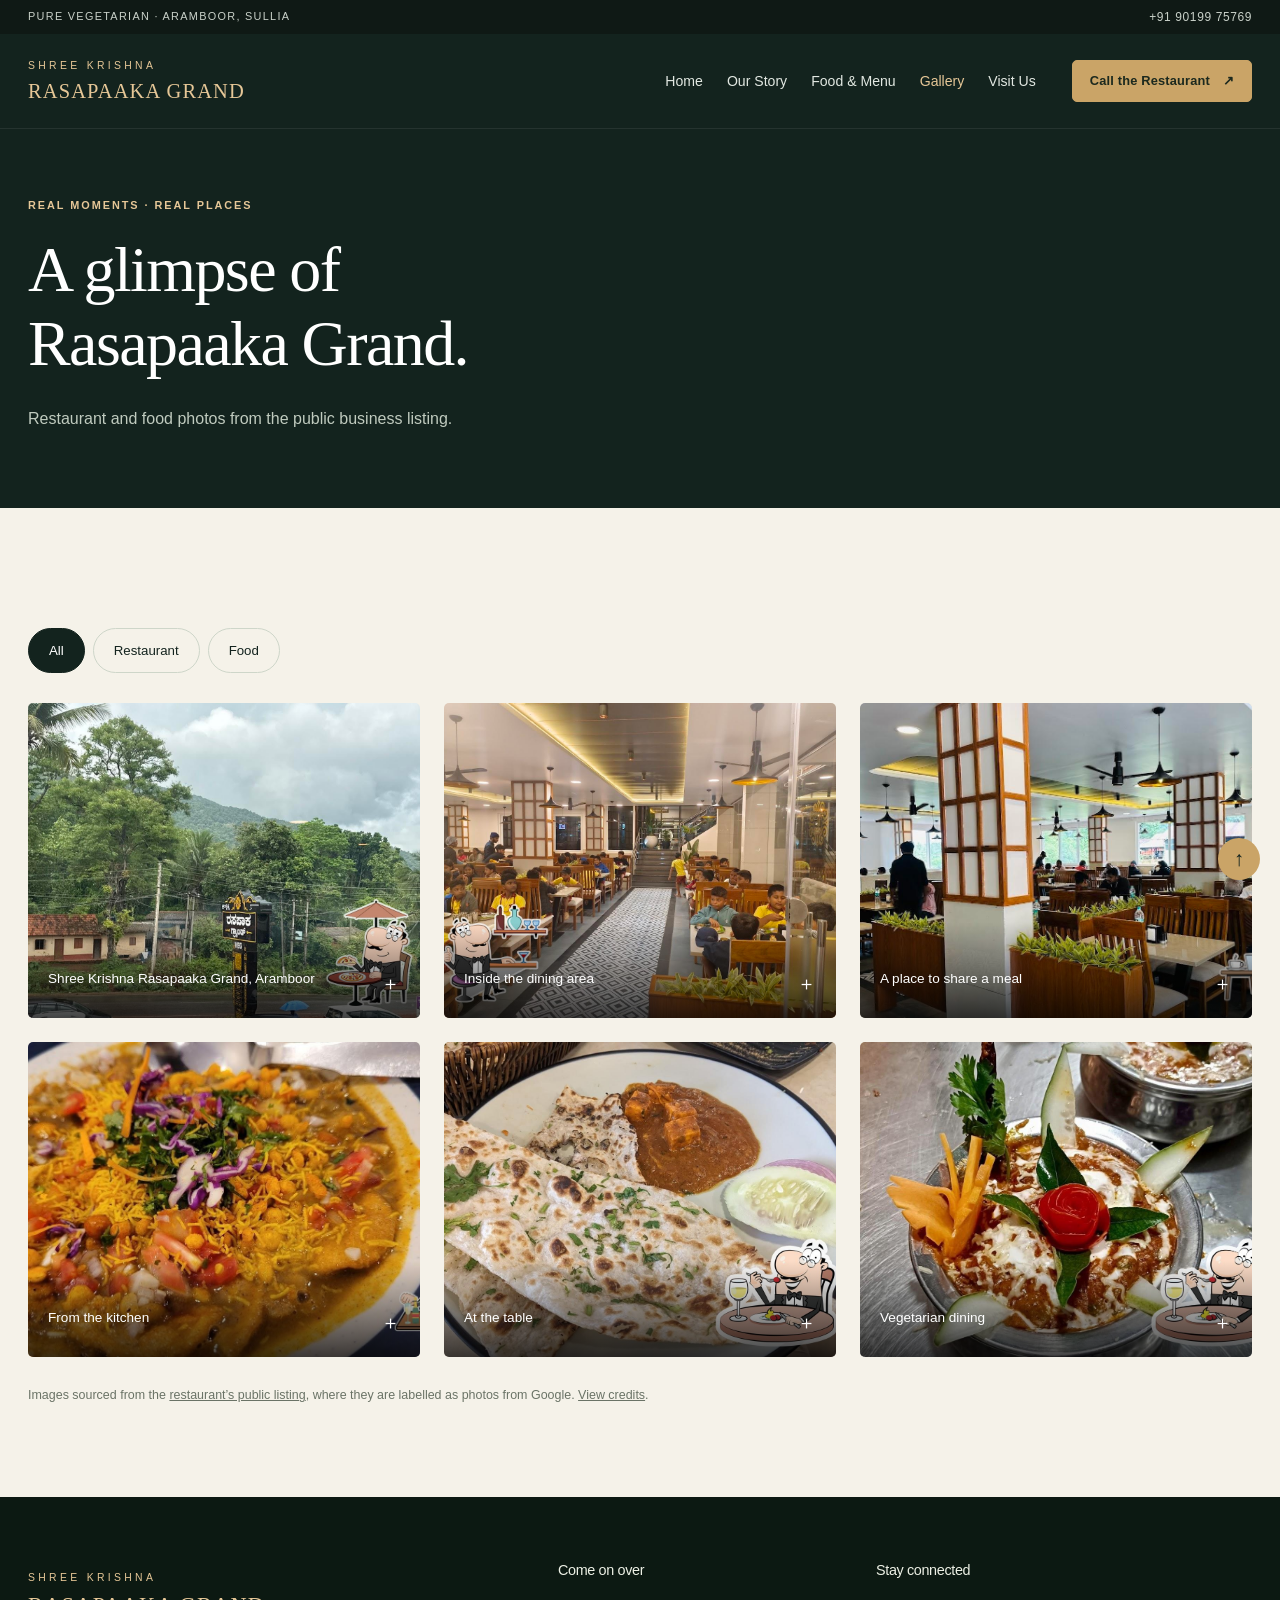
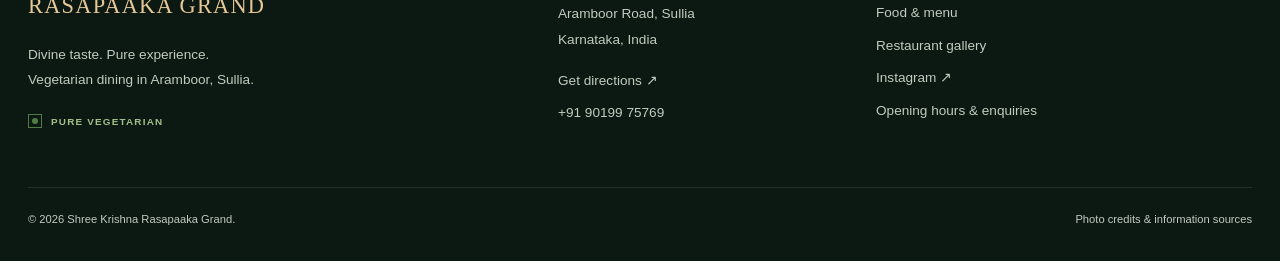
==== gallery.html @ e3b6c675 "Save Rasapaaka Grand website, original logo and pending corrections" ====
<!doctype html><html lang="en"><head><meta charset="utf-8"><meta name="viewport" content="width=device-width,initial-scale=1"><meta name="theme-color" content="#13231e"><meta name="description" content="Shree Krishna Rasapaaka Grand, a vegetarian restaurant in Aramboor, Sullia. Explore the food, see the restaurant and plan your visit. Call +91 90199 75769."><title>Gallery | Shree Krishna Rasapaaka Grand, Sullia</title><link rel="stylesheet" href="assets/vendor/bootstrap.min.css"><link rel="stylesheet" href="assets/css/style.css"><script type="application/ld+json">{"@context": "https://schema.org", "@type": "Restaurant", "name": "Shree Krishna Rasapaaka Grand", "telephone": "+919019975769", "address": {"@type": "PostalAddress", "streetAddress": "Aramboor Road", "addressLocality": "Sullia", "addressRegion": "Karnataka", "addressCountry": "IN"}, "servesCuisine": ["Vegetarian", "Indian", "Chinese"], "sameAs": ["https://www.instagram.com/rasapaakagrand/"]}</script></head><body id="top"><a class="skip-link" href="#main">Skip to content</a><div class="topline"><div class="container"><span>PURE VEGETARIAN · ARAMBOOR, SULLIA</span><a href="tel:+919019975769">+91 90199 75769</a></div></div><header><nav class="navbar navbar-expand-lg" aria-label="Main navigation"><div class="container"><a class="brand" href="index.html"><span>SHREE KRISHNA</span><strong>RASAPAAKA GRAND</strong></a><button class="navbar-toggler" type="button" data-bs-toggle="collapse" data-bs-target="#navigation" aria-controls="navigation" aria-expanded="false" aria-label="Toggle menu"><span></span><span></span><span></span></button><div class="collapse navbar-collapse" id="navigation"><ul class="navbar-nav ms-auto align-items-lg-center"><li class="nav-item"><a class="nav-link " href="index.html" >Home</a></li><li class="nav-item"><a class="nav-link " href="index.html#about" >Our Story</a></li><li class="nav-item"><a class="nav-link " href="menu.html" >Food & Menu</a></li><li class="nav-item"><a class="nav-link active" href="gallery.html" aria-current=page>Gallery</a></li><li class="nav-item"><a class="nav-link " href="visit.html" >Visit Us</a></li><li class="nav-item ms-lg-4"><a class="btn btn-gold nav-call" href="tel:+919019975769">Call the Restaurant <span aria-hidden="true">↗</span></a></li></ul></div></div></nav></header><main id="main"><section class="inner-hero"><div class="container"><span class="eyebrow">REAL MOMENTS · REAL PLACES</span><h1>A glimpse of<br>Rasapaaka Grand.</h1><p>Restaurant and food photos from the public business listing.</p></div></section><section class="section paper"><div class="container"><div class="filter-bar" role="group" aria-label="Filter gallery"><button class="filter-button active" data-filter="All" aria-pressed="true">All</button><button class="filter-button " data-filter="Restaurant" aria-pressed="false">Restaurant</button><button class="filter-button " data-filter="Food" aria-pressed="false">Food</button></div><div class="row g-4"><div class="col-sm-6 col-lg-4 gallery-cell" data-category="Restaurant"><button type="button" class="gallery-photo" data-photo="assets/img/exterior.jpg" data-caption="Shree Krishna Rasapaaka Grand, Aramboor" aria-label="Enlarge: Shree Krishna Rasapaaka Grand, Aramboor"><img src="assets/img/exterior.jpg" alt="Shree Krishna Rasapaaka Grand, Aramboor" class="" loading="lazy"><span>Shree Krishna Rasapaaka Grand, Aramboor<b aria-hidden="true">＋</b></span></button></div><div class="col-sm-6 col-lg-4 gallery-cell" data-category="Restaurant"><button type="button" class="gallery-photo" data-photo="assets/img/interior.jpg" data-caption="Inside the dining area" aria-label="Enlarge: Inside the dining area"><img src="assets/img/interior.jpg" alt="Inside the dining area" class="" loading="lazy"><span>Inside the dining area<b aria-hidden="true">＋</b></span></button></div><div class="col-sm-6 col-lg-4 gallery-cell" data-category="Restaurant"><button type="button" class="gallery-photo" data-photo="assets/img/interior-wide.jpg" data-caption="A place to share a meal" aria-label="Enlarge: A place to share a meal"><img src="assets/img/interior-wide.jpg" alt="A place to share a meal" class="" loading="lazy"><span>A place to share a meal<b aria-hidden="true">＋</b></span></button></div><div class="col-sm-6 col-lg-4 gallery-cell" data-category="Food"><button type="button" class="gallery-photo" data-photo="assets/img/food1.jpg" data-caption="From the kitchen" aria-label="Enlarge: From the kitchen"><img src="assets/img/food1.jpg" alt="From the kitchen" class="" loading="lazy"><span>From the kitchen<b aria-hidden="true">＋</b></span></button></div><div class="col-sm-6 col-lg-4 gallery-cell" data-category="Food"><button type="button" class="gallery-photo" data-photo="assets/img/food2.jpg" data-caption="At the table" aria-label="Enlarge: At the table"><img src="assets/img/food2.jpg" alt="At the table" class="" loading="lazy"><span>At the table<b aria-hidden="true">＋</b></span></button></div><div class="col-sm-6 col-lg-4 gallery-cell" data-category="Food"><button type="button" class="gallery-photo" data-photo="assets/img/food3.jpg" data-caption="Vegetarian dining" aria-label="Enlarge: Vegetarian dining"><img src="assets/img/food3.jpg" alt="Vegetarian dining" class="" loading="lazy"><span>Vegetarian dining<b aria-hidden="true">＋</b></span></button></div></div><p class="photo-note">Images sourced from the <a href="https://restaurant-guru.in/SHREE-KRISHNA-RASAPAAKA-GRAND-Sullia" target="_blank" rel="noopener">restaurant’s public listing</a>, where they are labelled as photos from Google. <a href="sources.html">View credits</a>.</p></div></section></main><footer><div class="container"><div class="row g-5"><div class="col-lg-5"><a class="brand footer-brand" href="index.html"><span>SHREE KRISHNA</span><strong>RASAPAAKA GRAND</strong></a><p>Divine taste. Pure experience.<br>Vegetarian dining in Aramboor, Sullia.</p><span class="veg-label"><i aria-hidden="true"></i> PURE VEGETARIAN</span></div><div class="col-6 col-lg-3"><h2>Come on over</h2><p>Aramboor Road, Sullia<br>Karnataka, India</p><a href="https://www.google.com/maps/search/?api=1&query=SHREE+KRISHNA+RASAPAAKA+GRAND+Aramboor+Sullia" target="_blank" rel="noopener">Get directions ↗</a><a href="tel:+919019975769">+91 90199 75769</a></div><div class="col-6 col-lg-4"><h2>Stay connected</h2><a href="menu.html">Food & menu</a><a href="gallery.html">Restaurant gallery</a><a href="https://www.instagram.com/rasapaakagrand/" target="_blank" rel="noopener">Instagram ↗</a><a href="visit.html">Opening hours & enquiries</a></div></div><div class="footer-bottom"><span>© <span data-year></span> Shree Krishna Rasapaaka Grand.</span><a href="sources.html">Photo credits & information sources</a></div></div></footer><a class="back-top" href="#top" aria-label="Back to top">↑</a><div class="modal fade" id="galleryModal" tabindex="-1" aria-labelledby="galleryTitle" aria-hidden="true"><div class="modal-dialog modal-xl modal-dialog-centered"><div class="modal-content"><div class="modal-header"><h2 id="galleryTitle" class="modal-title fs-5">Restaurant gallery</h2><button class="btn-close btn-close-white" data-bs-dismiss="modal" aria-label="Close"></button></div><div class="modal-body"><img id="galleryFull" alt=""><p id="galleryCaption"></p></div></div></div></div><script src="assets/vendor/bootstrap.bundle.min.js"></script><script src="assets/js/main.js"></script></body></html>
---- assets/css/style.css ----
:root{--forest:#13231e;--deep:#101a16;--gold:#caa467;--gold-light:#e6c797;--paper:#f5f2e9;--ink:#1e3329;--muted:#69736d;--line:#d9ded5;--bs-body-font-family:Arial,Helvetica,sans-serif}html{scroll-behavior:smooth;scroll-padding-top:95px}body{font-size:16px;line-height:1.75;color:var(--ink);background:var(--paper)}h1,h2,h3{font-family:Georgia,'Times New Roman',serif;line-height:1.15;font-weight:400;letter-spacing:-.025em}h2{font-size:clamp(2.2rem,3.7vw,3.7rem)}h3{font-size:1.5rem}h1 em,h2 em{font-weight:400;color:#9c7744}a{color:inherit;text-decoration:none}a:hover{color:#a2773c}img{display:block;width:100%;object-fit:cover}button,a,input,select,textarea{touch-action:manipulation}a:focus-visible,button:focus-visible{outline:3px solid #caa467;outline-offset:5px}.container{max-width:1320px;padding-left:28px;padding-right:28px}.topline{background:#0f1915;color:#c9d1c9;font-size:.68rem;letter-spacing:.12em}.topline .container{display:flex;justify-content:space-between;align-items:center;min-height:34px}.topline a{font-size:.75rem;letter-spacing:.05em}header{position:sticky;top:0;z-index:1030;background:var(--forest);border-bottom:1px solid #ffffff13}.navbar{min-height:94px;padding:12px 0}.brand{display:inline-flex;flex-direction:column;flex-shrink:0;color:var(--gold-light)}.brand:hover{color:var(--gold-light)}.brand span{font-size:.65rem;letter-spacing:.32em;margin-bottom:3px}.brand strong{font-family:Georgia,serif;font-size:1.28rem;font-weight:400;letter-spacing:.055em;line-height:1.3}.nav-link{color:#e2e8e2!important;font-size:.88rem;margin:0 12px;padding:10px 0!important}.nav-link.active,.nav-link:hover{color:var(--gold-light)!important}.nav-call{padding:11px 17px!important;font-size:.8rem!important}.nav-call span{margin-left:9px}.navbar-toggler{border:1px solid #caa46780;border-radius:4px;padding:9px}.navbar-toggler span{width:24px;height:2px;display:block;background:var(--gold-light);margin:5px 0}.btn{padding:16px 27px;border-radius:5px;font-size:.88rem;font-weight:600;line-height:1.45;letter-spacing:.015em;transition:transform .2s,background .2s}.btn:hover{transform:translateY(-2px)}.btn-gold{color:#1c291e;background:var(--gold);border:1px solid var(--gold)}.btn-gold:hover{color:#112118;background:var(--gold-light);border-color:var(--gold-light)}.btn-outline-light{border:1px solid #e5e9e4;color:#fff}.btn-outline-light:hover{background:var(--paper);color:var(--forest)}.btn-dark-green{background:var(--forest);color:white;border:1px solid var(--forest)}.btn-dark-green:hover{background:#2b4b39;color:white}.btn-outline-green{border:1px solid #9eac9f;color:var(--forest)}.btn-outline-green:hover{background:var(--forest);color:white}.landing-hero{position:relative;background:url('../img/hero.jpg') center 46%/cover;min-height:720px;min-height:calc(100svh - 128px);display:flex;align-items:center;padding:65px 0 45px;color:white}.hero-shade{position:absolute;inset:0;background:linear-gradient(180deg,#07150dc4,#07150daa 45%,#07150de8)}.hero-content{position:relative;text-align:center}.hero-eyebrow{display:inline-flex;gap:12px;align-items:center;color:#e4e8da;font-size:.7rem;letter-spacing:.2em}.veg-dot{display:inline-block;width:9px;height:9px;border-radius:50%;background:#83a46c;flex-shrink:0}.landing-hero h1{font-size:clamp(3.5rem,6.4vw,6.2rem);margin:22px 0 24px;line-height:1.07}.landing-hero h1 em{color:var(--gold-light)}.landing-hero p{font-size:1.08rem;color:#e2e6df;line-height:1.8}.hero-actions{display:flex;justify-content:center;gap:15px;flex-wrap:wrap;margin-top:29px}.hero-actions .btn{border-radius:40px;min-width:184px;padding:17px 29px}.visit-strip{background:#112118e8;backdrop-filter:blur(12px);border:1px solid #ffffff23;border-radius:9px;margin:60px auto 0;display:grid;grid-template-columns:1fr 1fr 1.35fr 1fr;max-width:1110px;text-align:left;padding:24px 32px;gap:22px;align-items:center}.visit-strip small{display:block;color:#b4c0b6;letter-spacing:.13em;font-size:.62rem;margin-bottom:6px}.visit-strip strong{font-size:.88rem;font-weight:400;color:#f1f3ed}.visit-strip>a{display:flex;justify-content:space-between;gap:15px;align-items:center;color:var(--gold-light);border-left:1px solid #ffffff25;padding:8px 0 8px 28px;font-size:.9rem}.hero-photo-credit{position:absolute;right:15px;bottom:8px;font-size:.6rem;color:#c1c9c0}.hero-photo-credit a{text-decoration:underline}.section{padding:90px 0}.paper{background:var(--paper)}.eyebrow{display:block;color:#8e6b3d;font-size:.68rem;font-weight:600;letter-spacing:.18em;margin-bottom:18px}.story-photo{position:relative}.story-photo>img{height:530px;border-radius:4px}.story-photo>span{position:absolute;bottom:25px;left:25px;right:25px;background:#12261eeb;color:#e6c797;padding:22px 26px;font-size:.65rem;letter-spacing:.1em}.story-photo strong{display:block;color:#fff;font:400 1.5rem Georgia,serif;letter-spacing:0;margin-top:9px}.story-copy{padding-left:45px}.story-copy h2{margin-bottom:26px}.story-copy p{color:#637066;font-size:.96rem;max-width:520px}.story-facts{display:flex;flex-wrap:wrap;gap:16px;margin:27px 0;font-size:.8rem}.story-facts span{display:flex;align-items:center;gap:8px}.dark-section{background:var(--forest);color:#f3f2e9}.dark-section .eyebrow{color:var(--gold-light)}.dark-section p{color:#bdc8be}.section-top{display:flex;justify-content:space-between;gap:25px;align-items:end;margin-bottom:40px}.section-top .btn{flex-shrink:0;margin-bottom:7px}.section-heading{margin-bottom:38px}.section-top .section-heading{margin:0}.section-heading p{max-width:620px;margin-top:20px;font-size:.95rem}.food-card{border:1px solid #ffffff20;border-radius:5px;overflow:hidden;height:100%;background:#182b22}.food-card>img{height:245px}.food-card>div{padding:28px}.food-card .eyebrow{font-size:.63rem;margin-bottom:12px}.food-card p{font-size:.9rem;min-height:3.4em;margin:16px 0 20px}.text-link{font-size:.82rem;font-weight:600;color:#9a7035}.dark-section .text-link{color:var(--gold-light)}.subtle-note{font-size:.75rem!important;margin:22px 0 0;color:#aebbb0!important}.experience-image{height:410px;border-radius:5px}.experience-list{display:flex;flex-direction:column;justify-content:center}.experience-list article{display:flex;gap:23px;padding:26px 0;border-bottom:1px solid var(--line)}.experience-list article:last-child{border:0}.experience-list article>span{color:#a38456;font-size:.8rem;margin-top:6px}.experience-list p{font-size:.9rem;color:#657068;margin:10px 0 0}.experience-list h3{font-size:1.5rem}.home-gallery{display:grid;grid-template-columns:1.1fr 1.25fr 1fr;gap:20px}.gallery-photo{display:block;width:100%;height:330px;padding:0;border:0;border-radius:5px;overflow:hidden;position:relative;background:var(--forest)}.gallery-photo img{height:100%;transition:transform .3s}.gallery-photo:hover img{transform:scale(1.03)}.gallery-photo>span{position:absolute;inset:auto 0 0;padding:45px 20px 18px;background:linear-gradient(transparent,#000b);color:white;font-size:.85rem;display:flex;justify-content:space-between;gap:14px;text-align:left}.gallery-photo b{font-size:1.2rem;font-weight:400}.gallery-cell .gallery-photo{height:315px}.visit-home{background:#e9ede3}.visit-home p{color:#62705f;margin:24px 0}.hours-card{background:#f8f7f1;border:1px solid #d4dccd;padding:34px;border-radius:5px}.hours-card h3{font-size:1.9rem}.hours-card dl{margin:24px 0}.hours-card dl>div{padding:13px 0;border-bottom:1px solid #dce1d5;display:flex;justify-content:space-between;gap:14px;font-size:.82rem}.hours-card dt{font-weight:400;color:#64705f}.hours-card dd{text-align:right;margin:0}.hours-card p{font-size:.75rem;margin:15px 0}.inner-hero{background:var(--forest);color:white;padding:67px 0 75px}.inner-hero .eyebrow{color:var(--gold-light)}.inner-hero h1{font-size:clamp(2.9rem,5vw,5rem);max-width:950px;margin-bottom:25px}.inner-hero p{color:#c0cbbf;max-width:700px;font-size:1rem;margin-bottom:0}.menu-intro{max-width:720px}.menu-intro h2{font-size:2.6rem}.menu-intro p{color:#657163;margin:22px 0}.filter-bar{display:flex;gap:8px;flex-wrap:wrap;margin:30px 0}.filter-button{background:none;border:1px solid #ced6c9;padding:10px 20px;border-radius:30px;font-size:.83rem;color:var(--forest)}.filter-button.active{background:var(--forest);border-color:var(--forest);color:white}.menu-item{background:#fffefa;border:1px solid #dfe3d9;padding:28px;height:100%;border-radius:5px}.menu-item h3{font-size:1.8rem;margin:16px 0}.menu-item p{color:#697265;font-size:.9rem;margin:0}.veg-label{display:inline-flex;align-items:center;gap:9px;font-size:.62rem;font-weight:600;letter-spacing:.12em;color:#658355}.veg-label i{display:inline-block;width:14px;height:14px;border:1px solid #527c44;position:relative}.veg-label i:after{content:'';position:absolute;width:6px;height:6px;inset:3px;background:#527c44;border-radius:50%}.menu-contact{display:flex;align-items:center;justify-content:space-between;gap:25px;margin-top:38px;padding:30px;background:#e8ecdf;border-radius:5px}.menu-contact p{font-size:.9rem;color:#61705d;margin:10px 0 0}.menu-contact .btn{flex-shrink:0}.photo-note{font-size:.78rem;color:#6a7366;margin:28px 0 0}.photo-note a{text-decoration:underline}.phone-display{font-size:1.5rem;color:#7d5c2c}.visit-hours{margin-top:30px;border-top:1px solid #d4dccc;padding-top:25px}.visit-hours h3{font-size:1.35rem}.visit-hours p{margin:12px 0 0}.visit-hours small{color:#68755f;font-size:.75rem}.location-photo{display:block;position:relative}.location-photo img{height:430px;border-radius:5px}.location-photo>span{position:absolute;bottom:0;left:0;right:0;background:#13231ef0;color:white;padding:22px;display:flex;justify-content:space-between;gap:10px;font-size:.78rem}.location-photo b{font-weight:400;color:var(--gold-light)}.enquiry-panel{padding:30px;border:1px solid #ffffff29;border-radius:7px;background:#1a2c22}.enquiry-panel label{font-size:.82rem;display:block;margin:0 0 8px;color:#e5eade}.form-control,.form-select{min-height:49px;font-size:.9rem;border-color:#5e6c5d;background-color:#112119;color:white;color-scheme:dark}.form-select{--bs-form-select-bg-img:url("data:image/svg+xml,%3csvg xmlns='http://www.w3.org/2000/svg' viewBox='0 0 16 16'%3e%3cpath fill='none' stroke='%23ddd' stroke-linecap='round' stroke-linejoin='round' stroke-width='2' d='m2 5 6 6 6-6'/%3e%3c/svg%3e")}.form-control:focus,.form-select:focus{background:#112119;color:white;border-color:var(--gold);box-shadow:0 0 0 .15rem #caa46733}#enquiryResult:not(:empty){padding:15px;border-left:3px solid var(--gold);background:#caa46715;margin-top:18px;color:#d9e3d4;font-size:.85rem}.reading-width{max-width:900px}.reading-width h2{font-size:2rem}.reading-width p{font-size:1rem;color:#64705e}.reading-width a{text-decoration:underline}.modal-content{background:var(--forest);color:white}.modal-header{border-color:#ffffff25}.modal-body img{max-height:72vh;object-fit:contain}.modal-body p{font-size:.85rem;margin:15px 0 0;color:#c5d0c0}footer{background:#0c1912;color:#c1cbbf;padding:65px 0 0}.footer-brand{margin-bottom:22px}.footer-brand strong{font-size:1.4rem}footer p{font-size:.85rem;line-height:1.9}footer h2{font-family:Arial,sans-serif;font-size:.9rem;color:#edf0e5;margin-bottom:22px}footer a:not(.brand){display:block;font-size:.85rem;margin-bottom:9px}footer a:hover{color:var(--gold-light)}footer .veg-label{color:#a4bf89}.footer-bottom{border-top:1px solid #ffffff19;display:flex;justify-content:space-between;gap:20px;margin-top:50px;padding:22px 0;font-size:.7rem}.footer-bottom a{font-size:.7rem!important}.back-top{position:fixed;bottom:20px;right:20px;background:var(--gold);color:var(--forest);width:42px;height:42px;display:grid;place-items:center;border-radius:50%;z-index:50;font-size:1.3rem}.skip-link{position:fixed;top:-70px;left:15px;padding:10px 15px;background:var(--gold);z-index:2000}.skip-link:focus{top:10px}[hidden]{display:none!important}
@media(min-width:1600px){.container{max-width:1480px}.landing-hero h1{font-size:7rem}.hero-content{padding-top:15px}.visit-strip{margin-top:75px}.story-photo>img{height:550px}}
@media(max-width:1199px){.nav-link{margin:0 8px;font-size:.8rem}.brand strong{font-size:1.08rem}.nav-call{font-size:.7rem!important;padding:10px 12px!important}.visit-strip{padding:23px;gap:18px}.story-copy{padding-left:24px}}
@media(max-width:991px){.navbar{min-height:80px}.navbar-collapse{padding:20px 0;max-height:calc(100dvh - 90px);overflow:auto}.nav-link{font-size:1rem;margin:0;padding:11px 0!important}.nav-call{font-size:.9rem!important;margin-top:10px}.brand strong{font-size:1.25rem}.landing-hero{min-height:calc(100svh - 114px);padding-top:65px}.landing-hero h1{font-size:5rem}.visit-strip{grid-template-columns:1fr 1fr;margin-top:50px;gap:23px}.visit-strip>a{border-left:none;padding:0}.section{padding:65px 0}.story-photo>img{height:410px}.story-copy{padding-left:12px}.story-copy h2{font-size:3rem}.food-card>img{height:185px}.food-card>div{padding:20px}.food-card h3{font-size:1.35rem}.experience-image{height:400px}.home-gallery{gap:12px}.home-gallery .gallery-photo{height:275px}.section-top{align-items:start}.section-top h2{font-size:2.6rem}.section-top .btn{margin-top:30px}}
@media(max-width:575px){.container{padding-left:20px;padding-right:20px}.topline{font-size:.52rem;letter-spacing:.045em}.topline a{font-size:.65rem}.topline .container{min-height:30px}.brand span{font-size:.57rem}.brand strong{font-size:1.09rem}.navbar{min-height:75px}.landing-hero{min-height:calc(100svh - 105px);padding:47px 0 39px;background-position:45% center}.hero-eyebrow{font-size:.57rem;letter-spacing:.085em;gap:8px}.landing-hero h1{font-size:3.55rem;margin:25px 0}.landing-hero p{font-size:.94rem}.hero-actions{gap:10px;margin-top:24px}.hero-actions .btn{padding:14px 16px;font-size:.77rem;min-width:0;flex:1}.visit-strip{padding:21px 18px;gap:19px 15px;margin-top:34px}.visit-strip small{font-size:.54rem;letter-spacing:.08em}.visit-strip strong{font-size:.74rem}.visit-strip>a{font-size:.78rem}.hero-photo-credit{font-size:.52rem}.section{padding:50px 0}h2,.story-copy h2{font-size:2.65rem}.story-photo>img{height:365px}.story-photo>span{left:15px;right:15px;bottom:15px;padding:18px}.story-photo strong{font-size:1.25rem}.story-copy{padding-left:12px}.story-copy p{font-size:.95rem}.section-top{display:block;margin-bottom:28px}.section-top .btn{margin-top:20px}.section-top h2{font-size:2.6rem}.food-card>img{height:235px}.food-card>div{padding:25px}.food-card h3{font-size:1.6rem}.food-card p{min-height:0}.experience-image{height:270px}.experience-list article{padding:20px 0}.home-gallery{grid-template-columns:1fr}.home-gallery .gallery-photo{height:280px}.hours-card{padding:26px}.hours-card dl>div{font-size:.76rem}.inner-hero{padding:46px 0 50px}.inner-hero h1{font-size:2.9rem}.inner-hero p{font-size:.94rem}.filter-bar{gap:7px}.filter-button{padding:8px 14px;font-size:.77rem}.menu-contact{display:block;padding:25px}.menu-contact .btn{margin-top:20px}.location-photo img{height:340px}.location-photo>span{font-size:.66rem;padding:18px}.enquiry-panel{padding:22px}.gallery-cell .gallery-photo{height:295px}.footer-brand strong{font-size:1.3rem}.footer-bottom{display:block;margin-top:35px}.footer-bottom a{margin-top:10px}.back-top{width:38px;height:38px;right:12px;bottom:12px}}
@media(prefers-reduced-motion:reduce){html{scroll-behavior:auto}*{transition:none!important}}
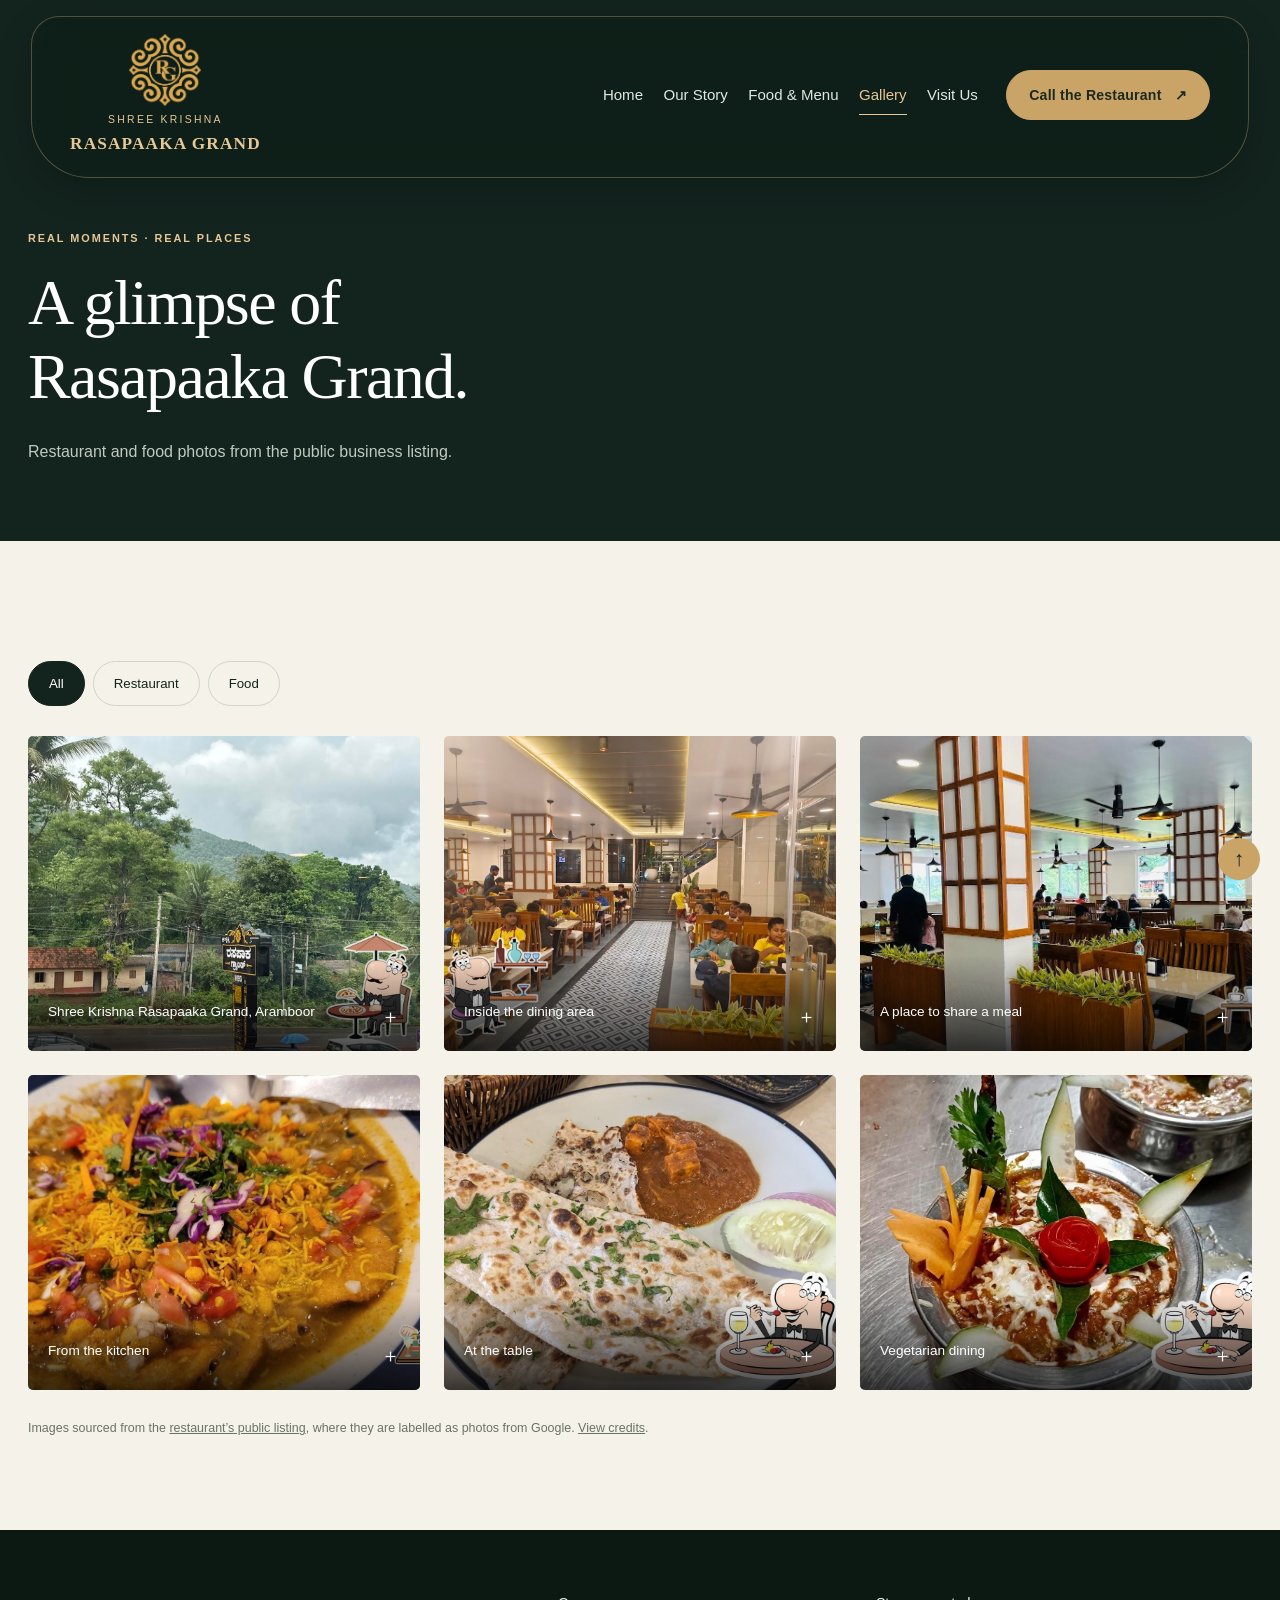
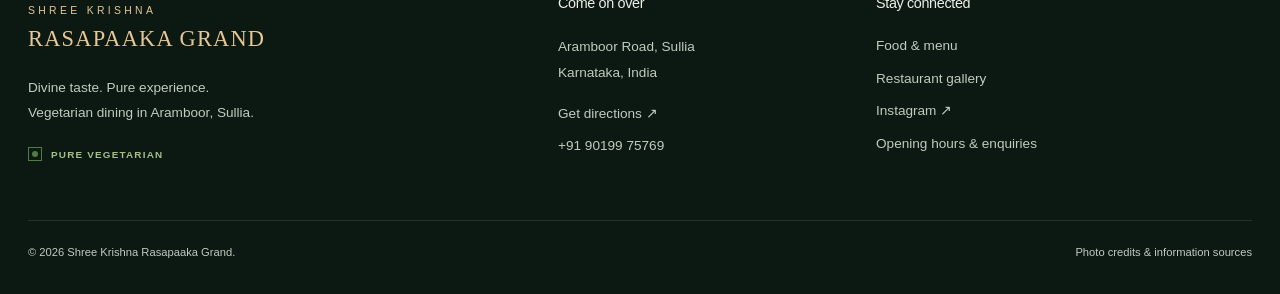
==== commit 0c016f03: "Add curved glass header, enhanced gold logo and responsive shared navigation" ====
--- a/gallery.html
+++ b/gallery.html
@@ -1 +1 @@
-<!doctype html><html lang="en"><head><meta charset="utf-8"><meta name="viewport" content="width=device-width,initial-scale=1"><meta name="theme-color" content="#13231e"><meta name="description" content="Shree Krishna Rasapaaka Grand, a vegetarian restaurant in Aramboor, Sullia. Explore the food, see the restaurant and plan your visit. Call +91 90199 75769."><title>Gallery | Shree Krishna Rasapaaka Grand, Sullia</title><link rel="stylesheet" href="assets/vendor/bootstrap.min.css"><link rel="stylesheet" href="assets/css/style.css"><script type="application/ld+json">{"@context": "https://schema.org", "@type": "Restaurant", "name": "Shree Krishna Rasapaaka Grand", "telephone": "+919019975769", "address": {"@type": "PostalAddress", "streetAddress": "Aramboor Road", "addressLocality": "Sullia", "addressRegion": "Karnataka", "addressCountry": "IN"}, "servesCuisine": ["Vegetarian", "Indian", "Chinese"], "sameAs": ["https://www.instagram.com/rasapaakagrand/"]}</script></head><body id="top"><a class="skip-link" href="#main">Skip to content</a><div class="topline"><div class="container"><span>PURE VEGETARIAN · ARAMBOOR, SULLIA</span><a href="tel:+919019975769">+91 90199 75769</a></div></div><header><nav class="navbar navbar-expand-lg" aria-label="Main navigation"><div class="container"><a class="brand" href="index.html"><span>SHREE KRISHNA</span><strong>RASAPAAKA GRAND</strong></a><button class="navbar-toggler" type="button" data-bs-toggle="collapse" data-bs-target="#navigation" aria-controls="navigation" aria-expanded="false" aria-label="Toggle menu"><span></span><span></span><span></span></button><div class="collapse navbar-collapse" id="navigation"><ul class="navbar-nav ms-auto align-items-lg-center"><li class="nav-item"><a class="nav-link " href="index.html" >Home</a></li><li class="nav-item"><a class="nav-link " href="index.html#about" >Our Story</a></li><li class="nav-item"><a class="nav-link " href="menu.html" >Food & Menu</a></li><li class="nav-item"><a class="nav-link active" href="gallery.html" aria-current=page>Gallery</a></li><li class="nav-item"><a class="nav-link " href="visit.html" >Visit Us</a></li><li class="nav-item ms-lg-4"><a class="btn btn-gold nav-call" href="tel:+919019975769">Call the Restaurant <span aria-hidden="true">↗</span></a></li></ul></div></div></nav></header><main id="main"><section class="inner-hero"><div class="container"><span class="eyebrow">REAL MOMENTS · REAL PLACES</span><h1>A glimpse of<br>Rasapaaka Grand.</h1><p>Restaurant and food photos from the public business listing.</p></div></section><section class="section paper"><div class="container"><div class="filter-bar" role="group" aria-label="Filter gallery"><button class="filter-button active" data-filter="All" aria-pressed="true">All</button><button class="filter-button " data-filter="Restaurant" aria-pressed="false">Restaurant</button><button class="filter-button " data-filter="Food" aria-pressed="false">Food</button></div><div class="row g-4"><div class="col-sm-6 col-lg-4 gallery-cell" data-category="Restaurant"><button type="button" class="gallery-photo" data-photo="assets/img/exterior.jpg" data-caption="Shree Krishna Rasapaaka Grand, Aramboor" aria-label="Enlarge: Shree Krishna Rasapaaka Grand, Aramboor"><img src="assets/img/exterior.jpg" alt="Shree Krishna Rasapaaka Grand, Aramboor" class="" loading="lazy"><span>Shree Krishna Rasapaaka Grand, Aramboor<b aria-hidden="true">＋</b></span></button></div><div class="col-sm-6 col-lg-4 gallery-cell" data-category="Restaurant"><button type="button" class="gallery-photo" data-photo="assets/img/interior.jpg" data-caption="Inside the dining area" aria-label="Enlarge: Inside the dining area"><img src="assets/img/interior.jpg" alt="Inside the dining area" class="" loading="lazy"><span>Inside the dining area<b aria-hidden="true">＋</b></span></button></div><div class="col-sm-6 col-lg-4 gallery-cell" data-category="Restaurant"><button type="button" class="gallery-photo" data-photo="assets/img/interior-wide.jpg" data-caption="A place to share a meal" aria-label="Enlarge: A place to share a meal"><img src="assets/img/interior-wide.jpg" alt="A place to share a meal" class="" loading="lazy"><span>A place to share a meal<b aria-hidden="true">＋</b></span></button></div><div class="col-sm-6 col-lg-4 gallery-cell" data-category="Food"><button type="button" class="gallery-photo" data-photo="assets/img/food1.jpg" data-caption="From the kitchen" aria-label="Enlarge: From the kitchen"><img src="assets/img/food1.jpg" alt="From the kitchen" class="" loading="lazy"><span>From the kitchen<b aria-hidden="true">＋</b></span></button></div><div class="col-sm-6 col-lg-4 gallery-cell" data-category="Food"><button type="button" class="gallery-photo" data-photo="assets/img/food2.jpg" data-caption="At the table" aria-label="Enlarge: At the table"><img src="assets/img/food2.jpg" alt="At the table" class="" loading="lazy"><span>At the table<b aria-hidden="true">＋</b></span></button></div><div class="col-sm-6 col-lg-4 gallery-cell" data-category="Food"><button type="button" class="gallery-photo" data-photo="assets/img/food3.jpg" data-caption="Vegetarian dining" aria-label="Enlarge: Vegetarian dining"><img src="assets/img/food3.jpg" alt="Vegetarian dining" class="" loading="lazy"><span>Vegetarian dining<b aria-hidden="true">＋</b></span></button></div></div><p class="photo-note">Images sourced from the <a href="https://restaurant-guru.in/SHREE-KRISHNA-RASAPAAKA-GRAND-Sullia" target="_blank" rel="noopener">restaurant’s public listing</a>, where they are labelled as photos from Google. <a href="sources.html">View credits</a>.</p></div></section></main><footer><div class="container"><div class="row g-5"><div class="col-lg-5"><a class="brand footer-brand" href="index.html"><span>SHREE KRISHNA</span><strong>RASAPAAKA GRAND</strong></a><p>Divine taste. Pure experience.<br>Vegetarian dining in Aramboor, Sullia.</p><span class="veg-label"><i aria-hidden="true"></i> PURE VEGETARIAN</span></div><div class="col-6 col-lg-3"><h2>Come on over</h2><p>Aramboor Road, Sullia<br>Karnataka, India</p><a href="https://www.google.com/maps/search/?api=1&query=SHREE+KRISHNA+RASAPAAKA+GRAND+Aramboor+Sullia" target="_blank" rel="noopener">Get directions ↗</a><a href="tel:+919019975769">+91 90199 75769</a></div><div class="col-6 col-lg-4"><h2>Stay connected</h2><a href="menu.html">Food & menu</a><a href="gallery.html">Restaurant gallery</a><a href="https://www.instagram.com/rasapaakagrand/" target="_blank" rel="noopener">Instagram ↗</a><a href="visit.html">Opening hours & enquiries</a></div></div><div class="footer-bottom"><span>© <span data-year></span> Shree Krishna Rasapaaka Grand.</span><a href="sources.html">Photo credits & information sources</a></div></div></footer><a class="back-top" href="#top" aria-label="Back to top">↑</a><div class="modal fade" id="galleryModal" tabindex="-1" aria-labelledby="galleryTitle" aria-hidden="true"><div class="modal-dialog modal-xl modal-dialog-centered"><div class="modal-content"><div class="modal-header"><h2 id="galleryTitle" class="modal-title fs-5">Restaurant gallery</h2><button class="btn-close btn-close-white" data-bs-dismiss="modal" aria-label="Close"></button></div><div class="modal-body"><img id="galleryFull" alt=""><p id="galleryCaption"></p></div></div></div></div><script src="assets/vendor/bootstrap.bundle.min.js"></script><script src="assets/js/main.js"></script></body></html>+<!doctype html><html lang="en"><head><meta charset="utf-8"><meta name="viewport" content="width=device-width,initial-scale=1"><meta name="theme-color" content="#13231e"><meta name="description" content="Shree Krishna Rasapaaka Grand, a vegetarian restaurant in Aramboor, Sullia. Explore the food, see the restaurant and plan your visit. Call +91 90199 75769."><title>Gallery | Shree Krishna Rasapaaka Grand, Sullia</title><link rel="stylesheet" href="assets/vendor/bootstrap.min.css"><link rel="stylesheet" href="assets/css/style.css"><script type="application/ld+json">{"@context": "https://schema.org", "@type": "Restaurant", "name": "Shree Krishna Rasapaaka Grand", "telephone": "+919019975769", "address": {"@type": "PostalAddress", "streetAddress": "Aramboor Road", "addressLocality": "Sullia", "addressRegion": "Karnataka", "addressCountry": "IN"}, "servesCuisine": ["Vegetarian", "Indian", "Chinese"], "sameAs": ["https://www.instagram.com/rasapaakagrand/"]}</script></head><body id="top"><a class="skip-link" href="#main">Skip to content</a><header class="site-header" id="siteHeader"><noscript><a href="index.html">Shree Krishna Rasapaaka Grand</a> · <a href="menu.html">Menu</a> · <a href="gallery.html">Gallery</a> · <a href="visit.html">Visit us</a></noscript></header><main id="main"><section class="inner-hero"><div class="container"><span class="eyebrow">REAL MOMENTS · REAL PLACES</span><h1>A glimpse of<br>Rasapaaka Grand.</h1><p>Restaurant and food photos from the public business listing.</p></div></section><section class="section paper"><div class="container"><div class="filter-bar" role="group" aria-label="Filter gallery"><button class="filter-button active" data-filter="All" aria-pressed="true">All</button><button class="filter-button " data-filter="Restaurant" aria-pressed="false">Restaurant</button><button class="filter-button " data-filter="Food" aria-pressed="false">Food</button></div><div class="row g-4"><div class="col-sm-6 col-lg-4 gallery-cell" data-category="Restaurant"><button type="button" class="gallery-photo" data-photo="assets/img/exterior.jpg" data-caption="Shree Krishna Rasapaaka Grand, Aramboor" aria-label="Enlarge: Shree Krishna Rasapaaka Grand, Aramboor"><img src="assets/img/exterior.jpg" alt="Shree Krishna Rasapaaka Grand, Aramboor" class="" loading="lazy"><span>Shree Krishna Rasapaaka Grand, Aramboor<b aria-hidden="true">＋</b></span></button></div><div class="col-sm-6 col-lg-4 gallery-cell" data-category="Restaurant"><button type="button" class="gallery-photo" data-photo="assets/img/interior.jpg" data-caption="Inside the dining area" aria-label="Enlarge: Inside the dining area"><img src="assets/img/interior.jpg" alt="Inside the dining area" class="" loading="lazy"><span>Inside the dining area<b aria-hidden="true">＋</b></span></button></div><div class="col-sm-6 col-lg-4 gallery-cell" data-category="Restaurant"><button type="button" class="gallery-photo" data-photo="assets/img/interior-wide.jpg" data-caption="A place to share a meal" aria-label="Enlarge: A place to share a meal"><img src="assets/img/interior-wide.jpg" alt="A place to share a meal" class="" loading="lazy"><span>A place to share a meal<b aria-hidden="true">＋</b></span></button></div><div class="col-sm-6 col-lg-4 gallery-cell" data-category="Food"><button type="button" class="gallery-photo" data-photo="assets/img/food1.jpg" data-caption="From the kitchen" aria-label="Enlarge: From the kitchen"><img src="assets/img/food1.jpg" alt="From the kitchen" class="" loading="lazy"><span>From the kitchen<b aria-hidden="true">＋</b></span></button></div><div class="col-sm-6 col-lg-4 gallery-cell" data-category="Food"><button type="button" class="gallery-photo" data-photo="assets/img/food2.jpg" data-caption="At the table" aria-label="Enlarge: At the table"><img src="assets/img/food2.jpg" alt="At the table" class="" loading="lazy"><span>At the table<b aria-hidden="true">＋</b></span></button></div><div class="col-sm-6 col-lg-4 gallery-cell" data-category="Food"><button type="button" class="gallery-photo" data-photo="assets/img/food3.jpg" data-caption="Vegetarian dining" aria-label="Enlarge: Vegetarian dining"><img src="assets/img/food3.jpg" alt="Vegetarian dining" class="" loading="lazy"><span>Vegetarian dining<b aria-hidden="true">＋</b></span></button></div></div><p class="photo-note">Images sourced from the <a href="https://restaurant-guru.in/SHREE-KRISHNA-RASAPAAKA-GRAND-Sullia" target="_blank" rel="noopener">restaurant’s public listing</a>, where they are labelled as photos from Google. <a href="sources.html">View credits</a>.</p></div></section></main><footer><div class="container"><div class="row g-5"><div class="col-lg-5"><a class="brand footer-brand" href="index.html"><span>SHREE KRISHNA</span><strong>RASAPAAKA GRAND</strong></a><p>Divine taste. Pure experience.<br>Vegetarian dining in Aramboor, Sullia.</p><span class="veg-label"><i aria-hidden="true"></i> PURE VEGETARIAN</span></div><div class="col-6 col-lg-3"><h2>Come on over</h2><p>Aramboor Road, Sullia<br>Karnataka, India</p><a href="https://www.google.com/maps/search/?api=1&query=SHREE+KRISHNA+RASAPAAKA+GRAND+Aramboor+Sullia" target="_blank" rel="noopener">Get directions ↗</a><a href="tel:+919019975769">+91 90199 75769</a></div><div class="col-6 col-lg-4"><h2>Stay connected</h2><a href="menu.html">Food & menu</a><a href="gallery.html">Restaurant gallery</a><a href="https://www.instagram.com/rasapaakagrand/" target="_blank" rel="noopener">Instagram ↗</a><a href="visit.html">Opening hours & enquiries</a></div></div><div class="footer-bottom"><span>© <span data-year></span> Shree Krishna Rasapaaka Grand.</span><a href="sources.html">Photo credits & information sources</a></div></div></footer><a class="back-top" href="#top" aria-label="Back to top">↑</a><div class="modal fade" id="galleryModal" tabindex="-1" aria-labelledby="galleryTitle" aria-hidden="true"><div class="modal-dialog modal-xl modal-dialog-centered"><div class="modal-content"><div class="modal-header"><h2 id="galleryTitle" class="modal-title fs-5">Restaurant gallery</h2><button class="btn-close btn-close-white" data-bs-dismiss="modal" aria-label="Close"></button></div><div class="modal-body"><img id="galleryFull" alt=""><p id="galleryCaption"></p></div></div></div></div><script src="assets/vendor/bootstrap.bundle.min.js"></script><script src="assets/js/header.js"></script><script src="assets/js/main.js"></script></body></html>
--- a/assets/css/style.css
+++ b/assets/css/style.css
@@ -4,3 +4,75 @@
 @media(max-width:991px){.navbar{min-height:80px}.navbar-collapse{padding:20px 0;max-height:calc(100dvh - 90px);overflow:auto}.nav-link{font-size:1rem;margin:0;padding:11px 0!important}.nav-call{font-size:.9rem!important;margin-top:10px}.brand strong{font-size:1.25rem}.landing-hero{min-height:calc(100svh - 114px);padding-top:65px}.landing-hero h1{font-size:5rem}.visit-strip{grid-template-columns:1fr 1fr;margin-top:50px;gap:23px}.visit-strip>a{border-left:none;padding:0}.section{padding:65px 0}.story-photo>img{height:410px}.story-copy{padding-left:12px}.story-copy h2{font-size:3rem}.food-card>img{height:185px}.food-card>div{padding:20px}.food-card h3{font-size:1.35rem}.experience-image{height:400px}.home-gallery{gap:12px}.home-gallery .gallery-photo{height:275px}.section-top{align-items:start}.section-top h2{font-size:2.6rem}.section-top .btn{margin-top:30px}}
 @media(max-width:575px){.container{padding-left:20px;padding-right:20px}.topline{font-size:.52rem;letter-spacing:.045em}.topline a{font-size:.65rem}.topline .container{min-height:30px}.brand span{font-size:.57rem}.brand strong{font-size:1.09rem}.navbar{min-height:75px}.landing-hero{min-height:calc(100svh - 105px);padding:47px 0 39px;background-position:45% center}.hero-eyebrow{font-size:.57rem;letter-spacing:.085em;gap:8px}.landing-hero h1{font-size:3.55rem;margin:25px 0}.landing-hero p{font-size:.94rem}.hero-actions{gap:10px;margin-top:24px}.hero-actions .btn{padding:14px 16px;font-size:.77rem;min-width:0;flex:1}.visit-strip{padding:21px 18px;gap:19px 15px;margin-top:34px}.visit-strip small{font-size:.54rem;letter-spacing:.08em}.visit-strip strong{font-size:.74rem}.visit-strip>a{font-size:.78rem}.hero-photo-credit{font-size:.52rem}.section{padding:50px 0}h2,.story-copy h2{font-size:2.65rem}.story-photo>img{height:365px}.story-photo>span{left:15px;right:15px;bottom:15px;padding:18px}.story-photo strong{font-size:1.25rem}.story-copy{padding-left:12px}.story-copy p{font-size:.95rem}.section-top{display:block;margin-bottom:28px}.section-top .btn{margin-top:20px}.section-top h2{font-size:2.6rem}.food-card>img{height:235px}.food-card>div{padding:25px}.food-card h3{font-size:1.6rem}.food-card p{min-height:0}.experience-image{height:270px}.experience-list article{padding:20px 0}.home-gallery{grid-template-columns:1fr}.home-gallery .gallery-photo{height:280px}.hours-card{padding:26px}.hours-card dl>div{font-size:.76rem}.inner-hero{padding:46px 0 50px}.inner-hero h1{font-size:2.9rem}.inner-hero p{font-size:.94rem}.filter-bar{gap:7px}.filter-button{padding:8px 14px;font-size:.77rem}.menu-contact{display:block;padding:25px}.menu-contact .btn{margin-top:20px}.location-photo img{height:340px}.location-photo>span{font-size:.66rem;padding:18px}.enquiry-panel{padding:22px}.gallery-cell .gallery-photo{height:295px}.footer-brand strong{font-size:1.3rem}.footer-bottom{display:block;margin-top:35px}.footer-bottom a{margin-top:10px}.back-top{width:38px;height:38px;right:12px;bottom:12px}}
 @media(prefers-reduced-motion:reduce){html{scroll-behavior:auto}*{transition:none!important}}
+
+/* Floating glass header shared by all pages. */
+:root {
+  --header-inset: clamp(12px, 2.4vw, 40px);
+  --header-clearance: 205px;
+  --header-glass: rgba(15, 31, 24, .76);
+}
+html { scroll-padding-top: var(--header-clearance); }
+.site-header {
+  position: fixed;
+  inset: 16px var(--header-inset) auto;
+  max-width: 1480px;
+  margin-inline: auto;
+  background: var(--header-glass);
+  border: 1px solid rgba(230, 199, 151, .3);
+  border-radius: 28px 28px 58px 58px;
+  box-shadow: 0 12px 36px rgba(0, 0, 0, .16);
+  -webkit-backdrop-filter: blur(22px) saturate(135%);
+  backdrop-filter: blur(22px) saturate(135%);
+  transition: background .2s, box-shadow .2s;
+}
+.site-header.is-scrolled, .site-header.menu-open { --header-glass: rgba(15, 31, 24, .93); }
+.site-header .navbar { padding: 17px 0 21px; min-height: 0; }
+.site-header .header-container { max-width: none; padding-inline: clamp(22px, 3vw, 48px); gap: 24px; }
+.site-header .header-brand { align-items: center; text-align: center; gap: 4px; }
+.site-header .brand-logo { width: 72px; height: 72px; object-fit: contain; filter: brightness(0) saturate(100%) invert(72%) sepia(31%) saturate(740%) hue-rotate(358deg) brightness(92%) contrast(88%); }
+.site-header .header-brand span { font-size: .65rem; letter-spacing: .22em; margin: 3px 0 0; line-height: 1.4; }
+.site-header .header-brand strong { font-size: 1.08rem; letter-spacing: .065em; font-weight: 600; line-height: 1.4; }
+.site-header .navbar-nav { gap: clamp(12px, 1.6vw, 28px); }
+.site-header .nav-link { position: relative; font-size: .94rem; margin: 0; padding: 12px 0 !important; white-space: nowrap; }
+.site-header .nav-link::after { content: ''; position: absolute; bottom: 5px; left: 0; right: 0; height: 1px; background: var(--gold-light); transform: scaleX(0); transition: transform .2s; }
+.site-header .nav-link:hover::after, .site-header .nav-link.active::after { transform: scaleX(1); }
+.site-header .nav-call { border-radius: 40px; padding: 14px 22px !important; font-size: .88rem !important; white-space: nowrap; margin-left: 8px; }
+.site-header .navbar-toggler { border-radius: 50%; width: 48px; height: 48px; padding: 10px; flex-shrink: 0; }
+.site-header .navbar-toggler span { width: 24px; margin: 5px auto; transition: transform .2s, opacity .2s; }
+.site-header .navbar-toggler[aria-expanded="true"] span:nth-child(1) { transform: translateY(7px) rotate(45deg); }
+.site-header .navbar-toggler[aria-expanded="true"] span:nth-child(2) { opacity: 0; }
+.site-header .navbar-toggler[aria-expanded="true"] span:nth-child(3) { transform: translateY(-7px) rotate(-45deg); }
+.landing-hero { min-height: 100svh; padding-top: calc(var(--header-clearance) + 28px); }
+.inner-hero { padding-top: calc(var(--header-clearance) + 24px); }
+@supports not ((backdrop-filter: blur(1px)) or (-webkit-backdrop-filter: blur(1px))) {
+  .site-header { background: rgba(15, 31, 24, .97); }
+}
+@media (max-width: 1199px) {
+  :root { --header-clearance: 185px; }
+  .site-header { border-radius: 24px 24px 40px 40px; }
+  .site-header .navbar { padding: 14px 0 18px; }
+  .site-header .brand-logo { width: 64px; height: 64px; }
+  .site-header .navbar-collapse { flex-basis: 100%; max-height: calc(100dvh - 200px); overflow-y: auto; padding: 16px 0 4px; border-top: 1px solid #ffffff24; }
+  .site-header .navbar-collapse:not(.show):not(.collapsing) { display: none; }
+  .site-header .navbar-nav { gap: 4px; }
+  .site-header .nav-link { font-size: 1rem; padding: 12px 8px !important; }
+  .site-header .nav-link::after { display: none; }
+  .site-header .nav-link.active { background: #caa46714; border-radius: 10px; }
+  .site-header .nav-call { margin: 8px 0 4px; display: inline-flex; }
+}
+@media (max-width: 575px) {
+  :root { --header-clearance: 164px; }
+  .site-header { top: 10px; border-radius: 20px 20px 32px 32px; }
+  .site-header .header-container { padding-inline: 20px; gap: 12px; }
+  .site-header .navbar { padding: 12px 0 15px; }
+  .site-header .brand-logo { width: 54px; height: 54px; }
+  .site-header .header-brand { gap: 3px; }
+  .site-header .header-brand span { font-size: .6rem; }
+  .site-header .header-brand strong { font-size: .88rem; letter-spacing: .045em; }
+  .site-header .navbar-collapse { max-height: calc(100dvh - 176px); }
+  .landing-hero { padding-top: calc(var(--header-clearance) + 26px); }
+  .inner-hero { padding-top: calc(var(--header-clearance) + 26px); }
+}
+@media (prefers-reduced-motion: reduce) {
+  .site-header, .site-header * { transition: none !important; }
+}
